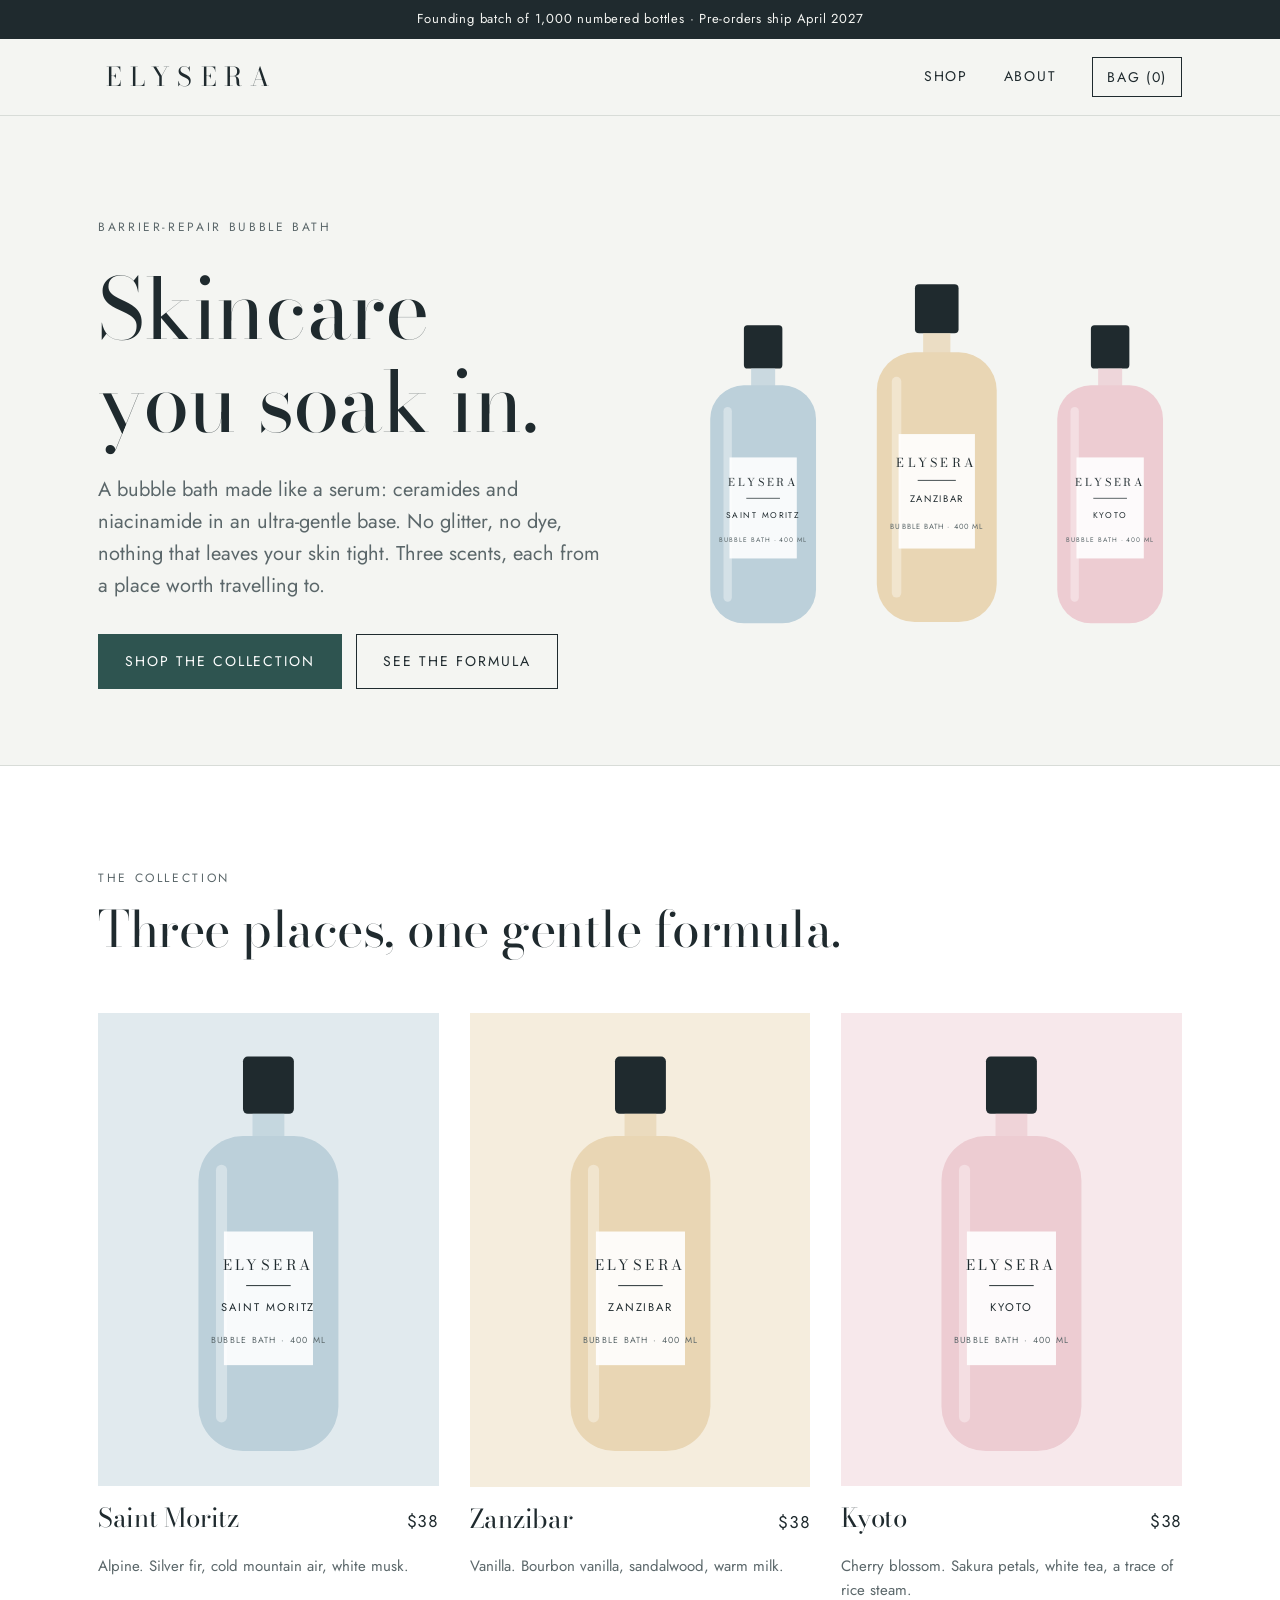
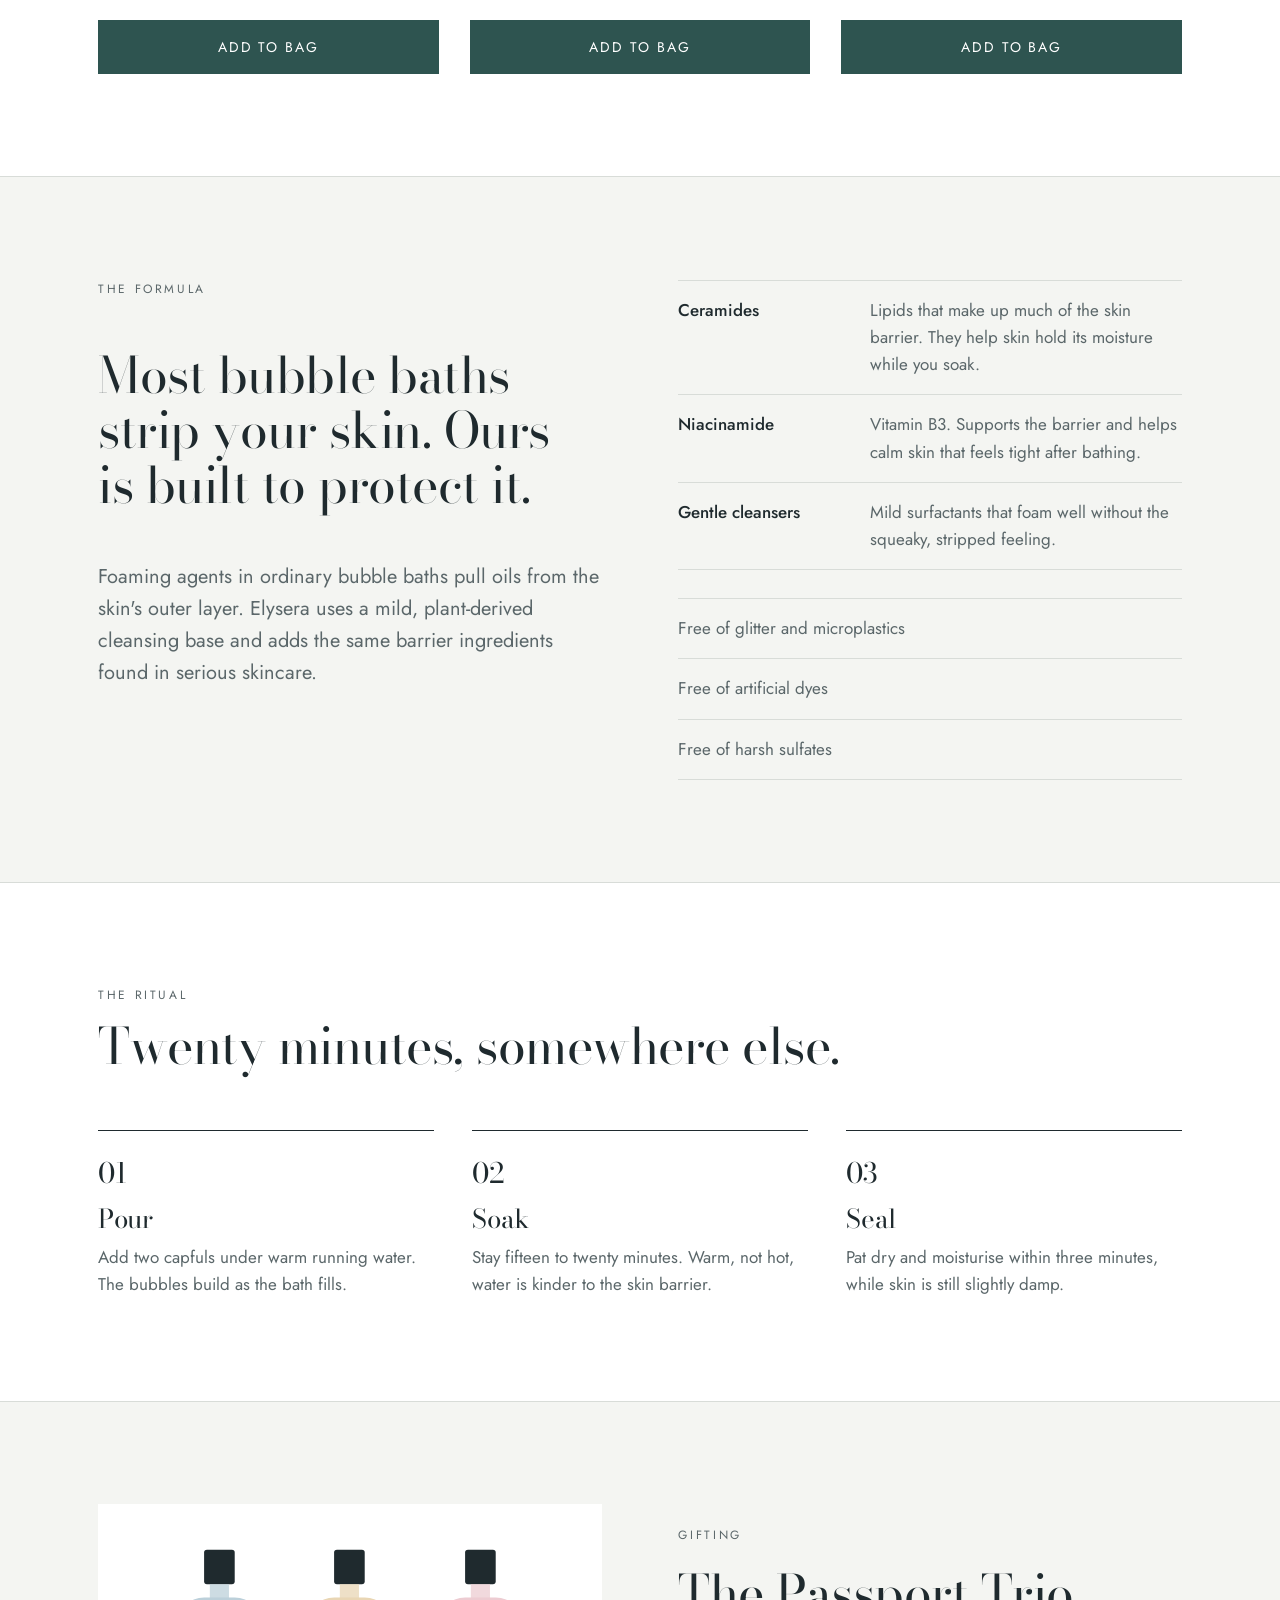
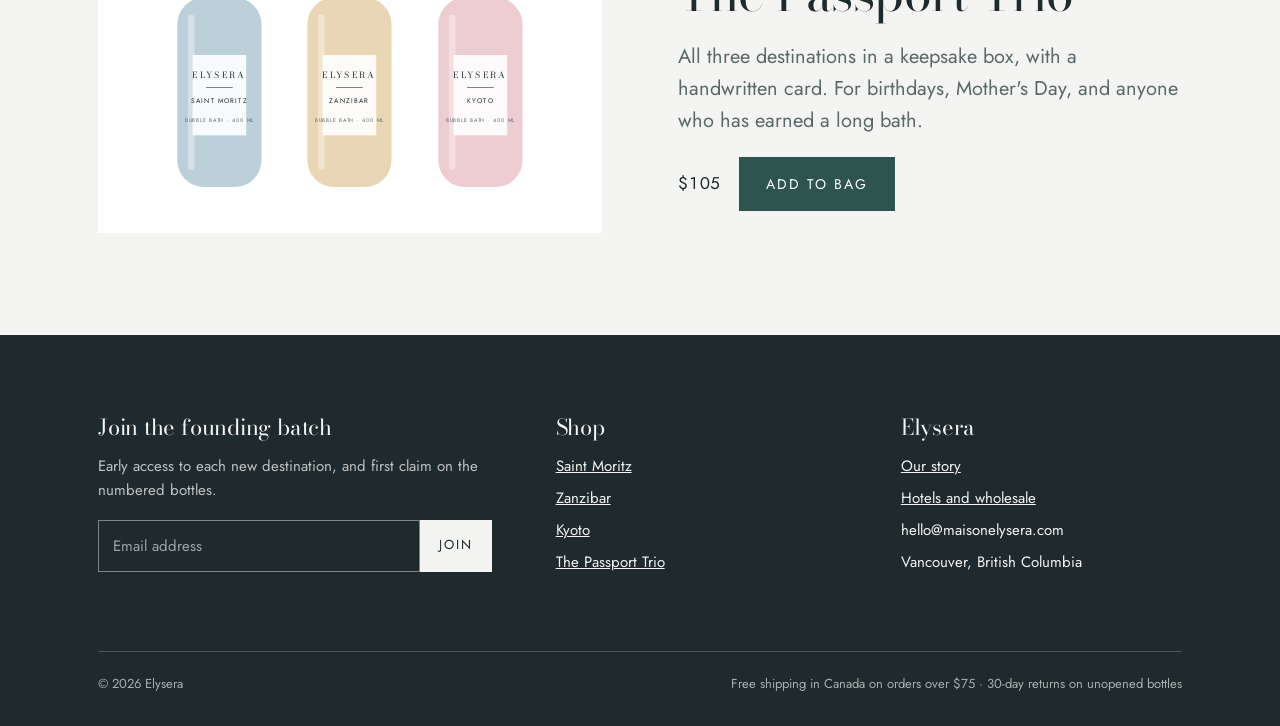
==== index.html @ 55aa15ce "Add Elysera website: home, shop, about, bag, Supabase waitlist Co-Authored-By: Claude Opus 5.5 <nore" ====
<!DOCTYPE html>
<html lang="en">
<head>
<meta charset="utf-8">
<meta name="viewport" content="width=device-width, initial-scale=1">
<title>Elysera Bubble Bath</title>
<meta name="description" content="Elysera is a barrier-repair bubble bath made with ceramides and niacinamide. No glitter, no dye. Three scents inspired by Saint Moritz, Zanzibar and Kyoto.">
<link rel="preconnect" href="https://fonts.googleapis.com">
<link rel="preconnect" href="https://fonts.gstatic.com" crossorigin>
<link rel="stylesheet" href="https://fonts.googleapis.com/css2?family=Bodoni+Moda:opsz,wght@6..96,400;6..96,500&amp;family=Jost:wght@400;500&amp;display=swap">
<link rel="stylesheet" href="assets/site.css">
</head>
<body>

<div class="notice">Founding batch of 1,000 numbered bottles · Pre-orders ship April 2027</div>

<header class="site-header">
  <div class="wrap">
    <a class="wordmark" href="index.html">ELYSERA</a>
    <nav class="nav" aria-label="Main">
      <a href="shop.html">Shop</a>
      <a href="about.html">About</a>
      <button type="button" class="bag snipcart-checkout">Bag (<span class="snipcart-items-count">0</span>)</button>
    </nav>
  </div>
</header>

<main>
  <section class="hero">
    <div class="wrap">
      <div class="hero-copy">
        <p class="eyebrow">Barrier-repair bubble bath</p>
        <h1>Skincare you soak in.</h1>
        <p class="lede">A bubble bath made like a serum: ceramides and niacinamide in an ultra-gentle base. No glitter, no dye, nothing that leaves your skin tight. Three scents, each from a place worth travelling to.</p>
        <div class="actions">
          <a class="btn" href="shop.html">Shop the collection</a>
          <a class="btn ghost" href="#formula">See the formula</a>
        </div>
      </div>
      <div class="hero-art" aria-hidden="true">
        <div class="bottle" data-bottle="alpine" data-name="Saint Moritz"></div>
        <div class="bottle" data-bottle="vanilla" data-name="Zanzibar"></div>
        <div class="bottle" data-bottle="blossom" data-name="Kyoto"></div>
      </div>
    </div>
  </section>

  <section class="section paper" id="collection">
    <div class="wrap">
      <div class="section-head">
        <p class="eyebrow">The collection</p>
        <h2>Three places, one gentle formula.</h2>
      </div>
      <div class="grid-3">
        <article class="card">
          <a class="art alpine" href="shop.html#saint-moritz" data-bottle="alpine" data-name="Saint Moritz" aria-label="Saint Moritz details"></a>
          <div class="card-meta"><h3>Saint Moritz</h3><span class="price">$38</span></div>
          <p class="notes">Alpine. Silver fir, cold mountain air, white musk.</p>
          <button type="button" class="btn snipcart-add-item"
            data-item-id="saint-moritz-400"
            data-item-name="Saint Moritz Bubble Bath, 400 ml"
            data-item-price="38.00"
            data-item-url="/shop.html"
            data-item-description="Alpine barrier-repair bubble bath. Pre-order, ships April 2027.">Add to bag</button>
        </article>
        <article class="card">
          <a class="art vanilla" href="shop.html#zanzibar" data-bottle="vanilla" data-name="Zanzibar" aria-label="Zanzibar details"></a>
          <div class="card-meta"><h3>Zanzibar</h3><span class="price">$38</span></div>
          <p class="notes">Vanilla. Bourbon vanilla, sandalwood, warm milk.</p>
          <button type="button" class="btn snipcart-add-item"
            data-item-id="zanzibar-400"
            data-item-name="Zanzibar Bubble Bath, 400 ml"
            data-item-price="38.00"
            data-item-url="/shop.html"
            data-item-description="Vanilla barrier-repair bubble bath. Pre-order, ships April 2027.">Add to bag</button>
        </article>
        <article class="card">
          <a class="art blossom" href="shop.html#kyoto" data-bottle="blossom" data-name="Kyoto" aria-label="Kyoto details"></a>
          <div class="card-meta"><h3>Kyoto</h3><span class="price">$38</span></div>
          <p class="notes">Cherry blossom. Sakura petals, white tea, a trace of rice steam.</p>
          <button type="button" class="btn snipcart-add-item"
            data-item-id="kyoto-400"
            data-item-name="Kyoto Bubble Bath, 400 ml"
            data-item-price="38.00"
            data-item-url="/shop.html"
            data-item-description="Cherry blossom barrier-repair bubble bath. Pre-order, ships April 2027.">Add to bag</button>
        </article>
      </div>
    </div>
  </section>

  <section class="section" id="formula">
    <div class="wrap split">
      <div class="section-head">
        <p class="eyebrow">The formula</p>
        <h2>Most bubble baths strip your skin. Ours is built to protect it.</h2>
        <p class="lede">Foaming agents in ordinary bubble baths pull oils from the skin's outer layer. Elysera uses a mild, plant-derived cleansing base and adds the same barrier ingredients found in serious skincare.</p>
      </div>
      <div>
        <ul class="list">
          <li><b>Ceramides</b><span>Lipids that make up much of the skin barrier. They help skin hold its moisture while you soak.</span></li>
          <li><b>Niacinamide</b><span>Vitamin B3. Supports the barrier and helps calm skin that feels tight after bathing.</span></li>
          <li><b>Gentle cleansers</b><span>Mild surfactants that foam well without the squeaky, stripped feeling.</span></li>
        </ul>
        <ul class="list without" style="margin-top:28px">
          <li><span>glitter and microplastics</span></li>
          <li><span>artificial dyes</span></li>
          <li><span>harsh sulfates</span></li>
        </ul>
      </div>
    </div>
  </section>

  <section class="section paper">
    <div class="wrap">
      <div class="section-head">
        <p class="eyebrow">The ritual</p>
        <h2>Twenty minutes, somewhere else.</h2>
      </div>
      <ol class="steps">
        <li><h3>Pour</h3><p>Add two capfuls under warm running water. The bubbles build as the bath fills.</p></li>
        <li><h3>Soak</h3><p>Stay fifteen to twenty minutes. Warm, not hot, water is kinder to the skin barrier.</p></li>
        <li><h3>Seal</h3><p>Pat dry and moisturise within three minutes, while skin is still slightly damp.</p></li>
      </ol>
    </div>
  </section>

  <section class="section gift">
    <div class="wrap">
      <div class="gift-art" data-bottle="trio" aria-hidden="true"></div>
      <div class="gift-copy">
        <p class="eyebrow">Gifting</p>
        <h2>The Passport Trio</h2>
        <p class="lede">All three destinations in a keepsake box, with a handwritten card. For birthdays, Mother's Day, and anyone who has earned a long bath.</p>
        <div class="buy">
          <span class="price">$105</span>
          <button type="button" class="btn snipcart-add-item"
            data-item-id="passport-trio"
            data-item-name="The Passport Trio, 3 × 400 ml"
            data-item-price="105.00"
            data-item-url="/shop.html"
            data-item-description="Saint Moritz, Zanzibar and Kyoto in a gift box. Pre-order, ships April 2027.">Add to bag</button>
        </div>
      </div>
    </div>
  </section>
</main>

<footer class="site-footer">
  <div class="wrap">
    <div class="foot-grid">
      <div>
        <h3>Join the founding batch</h3>
        <p>Early access to each new destination, and first claim on the numbered bottles.</p>
        <form class="signup" data-signup>
          <label for="email-home">Email address</label>
          <input id="email-home" type="email" name="email" placeholder="Email address" autocomplete="email">
          <button type="submit">Join</button>
        </form>
        <p class="signup-note" aria-live="polite"></p>
      </div>
      <div>
        <h3>Shop</h3>
        <ul>
          <li><a href="shop.html#saint-moritz">Saint Moritz</a></li>
          <li><a href="shop.html#zanzibar">Zanzibar</a></li>
          <li><a href="shop.html#kyoto">Kyoto</a></li>
          <li><a href="shop.html#passport-trio">The Passport Trio</a></li>
        </ul>
      </div>
      <div>
        <h3>Elysera</h3>
        <ul>
          <li><a href="about.html">Our story</a></li>
          <li><a href="about.html#hotels">Hotels and wholesale</a></li>
          <li>hello@maisonelysera.com</li>
          <li>Vancouver, British Columbia</li>
        </ul>
      </div>
    </div>
    <div class="legal"><span>© 2026 Elysera</span><span>Free shipping in Canada on orders over $75 · 30-day returns on unopened bottles</span></div>
  </div>
</footer>
<script src="assets/site.js"></script>
</body>
</html>
---- assets/site.css ----
/* Elysera — maisonelysera.com
   Layout idea: porcelain ground, editorial left-aligned columns, thin rules,
   each scent carries its own tone so the destination reads before the copy. */
:root {
  --ground: #F4F5F2;
  --paper: #FFFFFF;
  --ink: #1F2A2E;
  --muted: #5B676A;
  --rule: #D8DCD8;
  --accent: #2E5450;
  --accent-ink: #FFFFFF;

  --tone-alpine: #BCD0DA;
  --tone-vanilla: #E9D6B4;
  --tone-blossom: #EDCCD2;

  --display: "Bodoni Moda", Didot, "Bodoni 72", "Times New Roman", serif;
  --body: "Jost", "Helvetica Neue", Arial, sans-serif;

  --wrap: 1180px;
  --gutter: clamp(16px, 4vw, 48px);
  color-scheme: light;
}

*, *::before, *::after { box-sizing: border-box; }
html { -webkit-text-size-adjust: 100%; }
body {
  margin: 0;
  background: var(--ground);
  color: var(--ink);
  font-family: var(--body);
  font-size: 17px;
  line-height: 1.6;
  font-weight: 400;
}
img, svg { max-width: 100%; display: block; }
a { color: inherit; }
a:focus-visible, button:focus-visible, input:focus-visible, select:focus-visible {
  outline: 2px solid var(--accent);
  outline-offset: 3px;
}
h1, h2, h3 {
  font-family: var(--display);
  font-weight: 400;
  line-height: 1.1;
  margin: 0;
  text-wrap: balance;
  letter-spacing: -0.01em;
}
h1 { font-size: clamp(44px, 7vw, 84px); }
h2 { font-size: clamp(32px, 4.4vw, 50px); }
h3 { font-size: 26px; }
p { margin: 0; max-width: 62ch; }
.wrap { max-width: var(--wrap); margin: 0 auto; padding: 0 var(--gutter); }
.eyebrow {
  font-size: 12px;
  letter-spacing: 0.22em;
  text-transform: uppercase;
  color: var(--muted);
}
.lede { font-size: 20px; color: var(--muted); }

/* Announcement + header */
.notice {
  background: var(--ink);
  color: var(--ground);
  font-size: 13px;
  letter-spacing: 0.06em;
  text-align: center;
  padding: 9px var(--gutter);
}
.site-header { border-bottom: 1px solid var(--rule); background: var(--ground); position: sticky; top: 0; z-index: 20; }
.site-header .wrap { display: flex; align-items: center; justify-content: space-between; gap: 24px; min-height: 76px; }
.wordmark {
  font-family: var(--display);
  font-size: 26px;
  letter-spacing: 0.32em;
  text-decoration: none;
  padding-left: 0.32em;
}
.nav { display: flex; align-items: center; gap: clamp(14px, 3vw, 36px); font-size: 14px; letter-spacing: 0.12em; text-transform: uppercase; }
.nav a { text-decoration: none; padding: 6px 0; border-bottom: 1px solid transparent; }
.nav a:hover, .nav a[aria-current="page"] { border-bottom-color: var(--ink); }
.bag {
  font: inherit;
  letter-spacing: inherit;
  text-transform: inherit;
  background: none;
  border: 1px solid var(--ink);
  color: var(--ink);
  padding: 8px 14px;
  cursor: pointer;
}
.bag:hover { background: var(--ink); color: var(--ground); }

/* Buttons */
.btn {
  display: inline-flex;
  align-items: center;
  justify-content: center;
  gap: 10px;
  font: inherit;
  font-size: 14px;
  letter-spacing: 0.14em;
  text-transform: uppercase;
  text-decoration: none;
  padding: 15px 26px;
  border: 1px solid var(--accent);
  background: var(--accent);
  color: var(--accent-ink);
  cursor: pointer;
  transition: background-color .2s ease, color .2s ease;
}
.btn:hover { background: transparent; color: var(--accent); }
.btn.ghost { background: transparent; color: var(--ink); border-color: var(--ink); }
.btn.ghost:hover { background: var(--ink); color: var(--ground); }
.btn.added { background: var(--ink); border-color: var(--ink); color: var(--ground); }

/* Hero */
.hero { padding: clamp(48px, 8vw, 104px) 0 clamp(40px, 6vw, 80px); }
.hero .wrap { display: grid; grid-template-columns: 1.05fr 1fr; gap: clamp(32px, 6vw, 80px); align-items: center; }
.hero-copy { display: grid; gap: 26px; }
.hero-copy .actions { display: flex; flex-wrap: wrap; gap: 14px; margin-top: 6px; }
.hero-art { display: flex; justify-content: center; align-items: flex-end; gap: 4%; }
.hero-art .bottle { width: 30%; }
.hero-art .bottle:nth-child(2) { width: 34%; }

/* Sections */
.section { padding: clamp(56px, 8vw, 104px) 0; border-top: 1px solid var(--rule); }
.section-head { display: grid; gap: 14px; margin-bottom: clamp(32px, 5vw, 56px); }
.section.paper { background: var(--paper); }

/* Product cards */
.grid-3 { display: grid; grid-template-columns: repeat(3, 1fr); gap: clamp(16px, 2.4vw, 32px); }
.card { display: grid; gap: 18px; grid-template-rows: auto auto 1fr auto; }
.card .art { padding: 34px 22% 26px; display: flex; justify-content: center; }
.card .art.alpine { background: color-mix(in srgb, var(--tone-alpine) 45%, var(--paper)); }
.card .art.vanilla { background: color-mix(in srgb, var(--tone-vanilla) 45%, var(--paper)); }
.card .art.blossom { background: color-mix(in srgb, var(--tone-blossom) 45%, var(--paper)); }
.card-meta { display: flex; justify-content: space-between; align-items: baseline; gap: 12px; }
.price { font-variant-numeric: tabular-nums; letter-spacing: 0.04em; }
.notes { font-size: 15px; color: var(--muted); }
.card .btn { width: 100%; align-self: end; }

/* Formula */
.split { display: grid; grid-template-columns: 1fr 1fr; gap: clamp(32px, 6vw, 80px); }
.list { list-style: none; margin: 0; padding: 0; display: grid; }
.list li { padding: 16px 0; border-bottom: 1px solid var(--rule); display: grid; grid-template-columns: 11rem 1fr; gap: 16px; }
.list li:first-child { border-top: 1px solid var(--rule); }
.list b { font-weight: 500; }
.list span { color: var(--muted); }
.without li { grid-template-columns: 1fr; }
.without li span::before { content: "Free of "; }

/* Ritual */
.steps { list-style: none; margin: 0; padding: 0; display: grid; grid-template-columns: repeat(3, 1fr); gap: clamp(20px, 3vw, 40px); counter-reset: step; }
.steps li { display: grid; gap: 10px; padding-top: 20px; border-top: 1px solid var(--ink); counter-increment: step; }
.steps li::before { content: "0" counter(step); font-family: var(--display); font-size: 28px; }
.steps p { color: var(--muted); }

/* Gift band */
.gift .wrap { display: grid; grid-template-columns: 1fr 1fr; gap: clamp(32px, 6vw, 80px); align-items: center; }
.gift-art { background: var(--paper); padding: 40px 12%; }
.trio { display: flex; align-items: flex-end; justify-content: center; gap: 4%; }
.trio svg { width: 30%; }
.gift-copy { display: grid; gap: 20px; justify-items: start; }

/* Shop page */
.product { display: grid; grid-template-columns: 1fr 1fr; gap: clamp(32px, 6vw, 80px); align-items: center; padding: clamp(48px, 7vw, 88px) 0; border-top: 1px solid var(--rule); scroll-margin-top: 90px; }
.product:first-of-type { border-top: 0; }
.product .art { padding: 56px 26%; display: flex; justify-content: center; }
.product .art.alpine { background: color-mix(in srgb, var(--tone-alpine) 45%, var(--paper)); }
.product .art.vanilla { background: color-mix(in srgb, var(--tone-vanilla) 45%, var(--paper)); }
.product .art.blossom { background: color-mix(in srgb, var(--tone-blossom) 45%, var(--paper)); }
.product .art.trio-bg { background: var(--paper); padding: 56px 12%; }
.product-copy { display: grid; gap: 22px; justify-items: start; }
.specs { width: 100%; border-collapse: collapse; font-size: 15px; }
.specs th, .specs td { text-align: left; padding: 11px 0; border-bottom: 1px solid var(--rule); vertical-align: top; }
.specs th { font-weight: 500; width: 9rem; }
.specs td { color: var(--muted); }
.buy { display: flex; flex-wrap: wrap; align-items: center; gap: 18px; }
.ship-note { font-size: 14px; color: var(--muted); }
.jump { display: flex; flex-wrap: wrap; gap: 10px 26px; font-size: 14px; letter-spacing: 0.12em; text-transform: uppercase; }
.jump a { text-decoration: none; border-bottom: 1px solid var(--rule); padding-bottom: 3px; }
.jump a:hover { border-bottom-color: var(--ink); }

/* About */
.story { display: grid; grid-template-columns: 0.8fr 1.2fr; gap: clamp(32px, 6vw, 80px); }
.story .body { display: grid; gap: 20px; }
.pledges { display: grid; grid-template-columns: repeat(2, 1fr); gap: 0 clamp(24px, 4vw, 56px); list-style: none; padding: 0; margin: 0; }
.pledges li { padding: 18px 0; border-top: 1px solid var(--rule); display: grid; gap: 6px; }
.pledges b { font-weight: 500; }
.pledges span { color: var(--muted); font-size: 15px; }
.contact-card { background: var(--paper); padding: clamp(28px, 4vw, 48px); display: grid; gap: 14px; justify-items: start; }

/* Footer */
.site-footer { background: var(--ink); color: var(--ground); padding: clamp(48px, 7vw, 80px) 0 32px; }
.site-footer a { color: var(--ground); }
.foot-grid { display: grid; grid-template-columns: 1.4fr 1fr 1fr; gap: clamp(28px, 5vw, 64px); }
.foot-grid h3 { font-size: 22px; margin-bottom: 14px; }
.foot-grid ul { list-style: none; margin: 0; padding: 0; display: grid; gap: 8px; font-size: 15px; }
.foot-grid p { font-size: 15px; color: color-mix(in srgb, var(--ground) 75%, var(--ink)); }
.signup { display: flex; gap: 0; margin-top: 18px; max-width: 420px; }
.signup label { position: absolute; width: 1px; height: 1px; overflow: hidden; clip: rect(0 0 0 0); }
.signup input {
  flex: 1;
  min-width: 0;
  font: inherit;
  font-size: 15px;
  padding: 13px 14px;
  border: 1px solid color-mix(in srgb, var(--ground) 45%, var(--ink));
  background: transparent;
  color: var(--ground);
}
.signup input::placeholder { color: color-mix(in srgb, var(--ground) 60%, var(--ink)); }
.signup button { font: inherit; font-size: 13px; letter-spacing: 0.14em; text-transform: uppercase; padding: 0 18px; border: 1px solid var(--ground); background: var(--ground); color: var(--ink); cursor: pointer; }
.signup-note { margin-top: 10px; font-size: 14px; min-height: 1.4em; }
.legal { margin-top: 48px; padding-top: 22px; border-top: 1px solid color-mix(in srgb, var(--ground) 20%, var(--ink)); font-size: 13px; display: flex; flex-wrap: wrap; justify-content: space-between; gap: 12px; color: color-mix(in srgb, var(--ground) 65%, var(--ink)); }

/* Preview bag drawer (used only when Snipcart is not installed) */
.drawer-scrim { position: fixed; inset: 0; background: rgba(31, 42, 46, .35); z-index: 40; }
.drawer {
  position: fixed; top: 0; right: 0; bottom: 0; width: min(420px, 100%);
  background: var(--paper); z-index: 41; display: grid; grid-template-rows: auto 1fr auto;
  box-shadow: -12px 0 40px rgba(31, 42, 46, .12);
}
.drawer header, .drawer footer { padding: 22px 26px; border-bottom: 1px solid var(--rule); }
.drawer footer { border-top: 1px solid var(--rule); border-bottom: 0; display: grid; gap: 14px; }
.drawer header { display: flex; justify-content: space-between; align-items: center; }
.drawer h2 { font-size: 28px; }
.drawer .close { background: none; border: 0; font: inherit; font-size: 14px; letter-spacing: .12em; text-transform: uppercase; cursor: pointer; color: var(--ink); }
.drawer .items { overflow: auto; padding: 8px 26px; }
.drawer .item { display: grid; grid-template-columns: 1fr auto; gap: 6px 14px; padding: 18px 0; border-bottom: 1px solid var(--rule); }
.drawer .item .name { font-weight: 500; }
.drawer .qty { display: flex; align-items: center; gap: 10px; font-variant-numeric: tabular-nums; }
.drawer .qty button, .drawer .remove { background: none; border: 1px solid var(--rule); width: 30px; height: 30px; font: inherit; cursor: pointer; color: var(--ink); }
.drawer .remove { width: auto; border: 0; padding: 0; font-size: 13px; color: var(--muted); text-decoration: underline; justify-self: start; }
.drawer .total { display: flex; justify-content: space-between; font-size: 18px; font-variant-numeric: tabular-nums; }
.drawer .empty { padding: 30px 0; color: var(--muted); }
.drawer .msg { font-size: 14px; color: var(--muted); min-height: 1.4em; }

@media (max-width: 860px) {
  .hero .wrap, .split, .gift .wrap, .product, .story { grid-template-columns: 1fr; }
  .grid-3, .steps { grid-template-columns: 1fr; }
  .foot-grid { grid-template-columns: 1fr; }
  .pledges { grid-template-columns: 1fr; }
  .card .art { padding: 34px 30% 26px; }
  .hero-art { order: -1; max-width: 420px; }
}
@media (max-width: 560px) {
  .site-header .wrap { flex-wrap: wrap; justify-content: center; padding-top: 12px; padding-bottom: 12px; min-height: 0; gap: 10px; }
  .nav { gap: 16px; font-size: 13px; }
  .list li { grid-template-columns: 1fr; gap: 4px; }
  body { font-size: 16px; }
}
@media (prefers-reduced-motion: reduce) {
  * { transition: none !important; scroll-behavior: auto !important; }
}
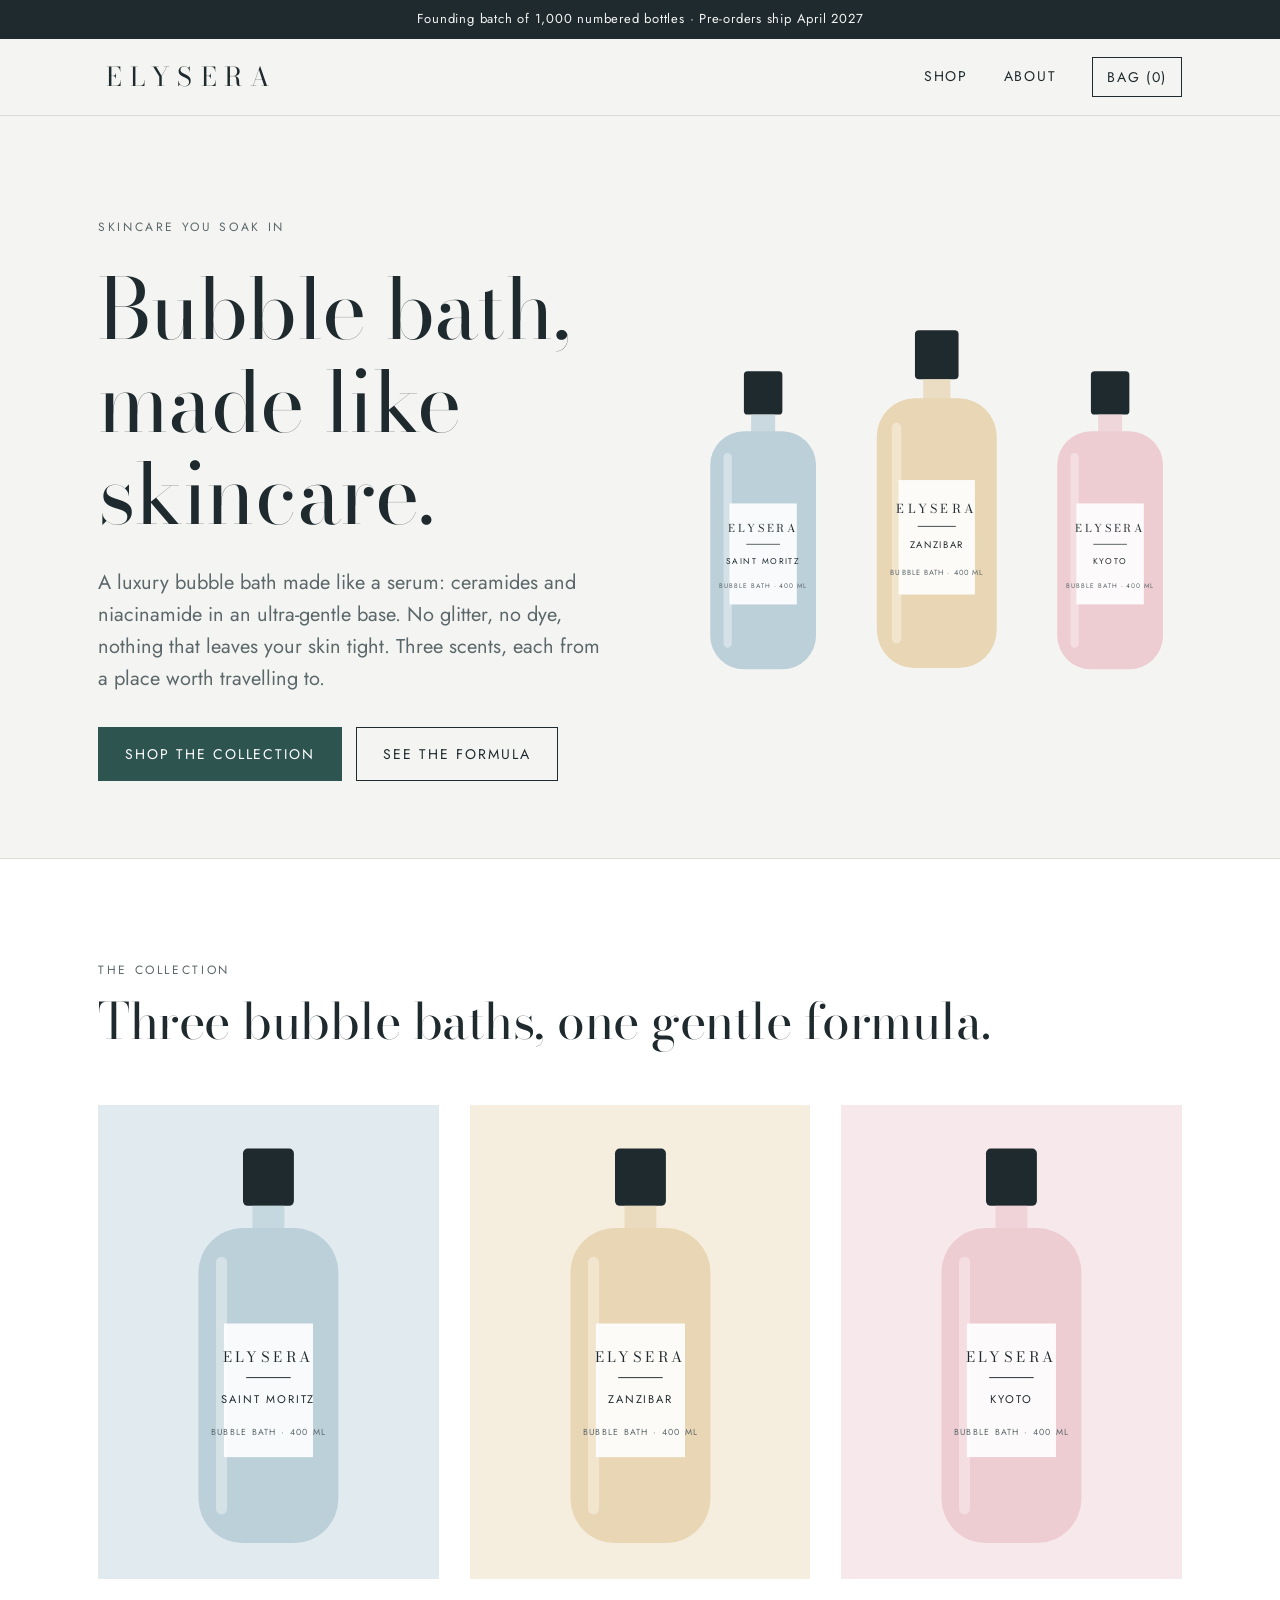
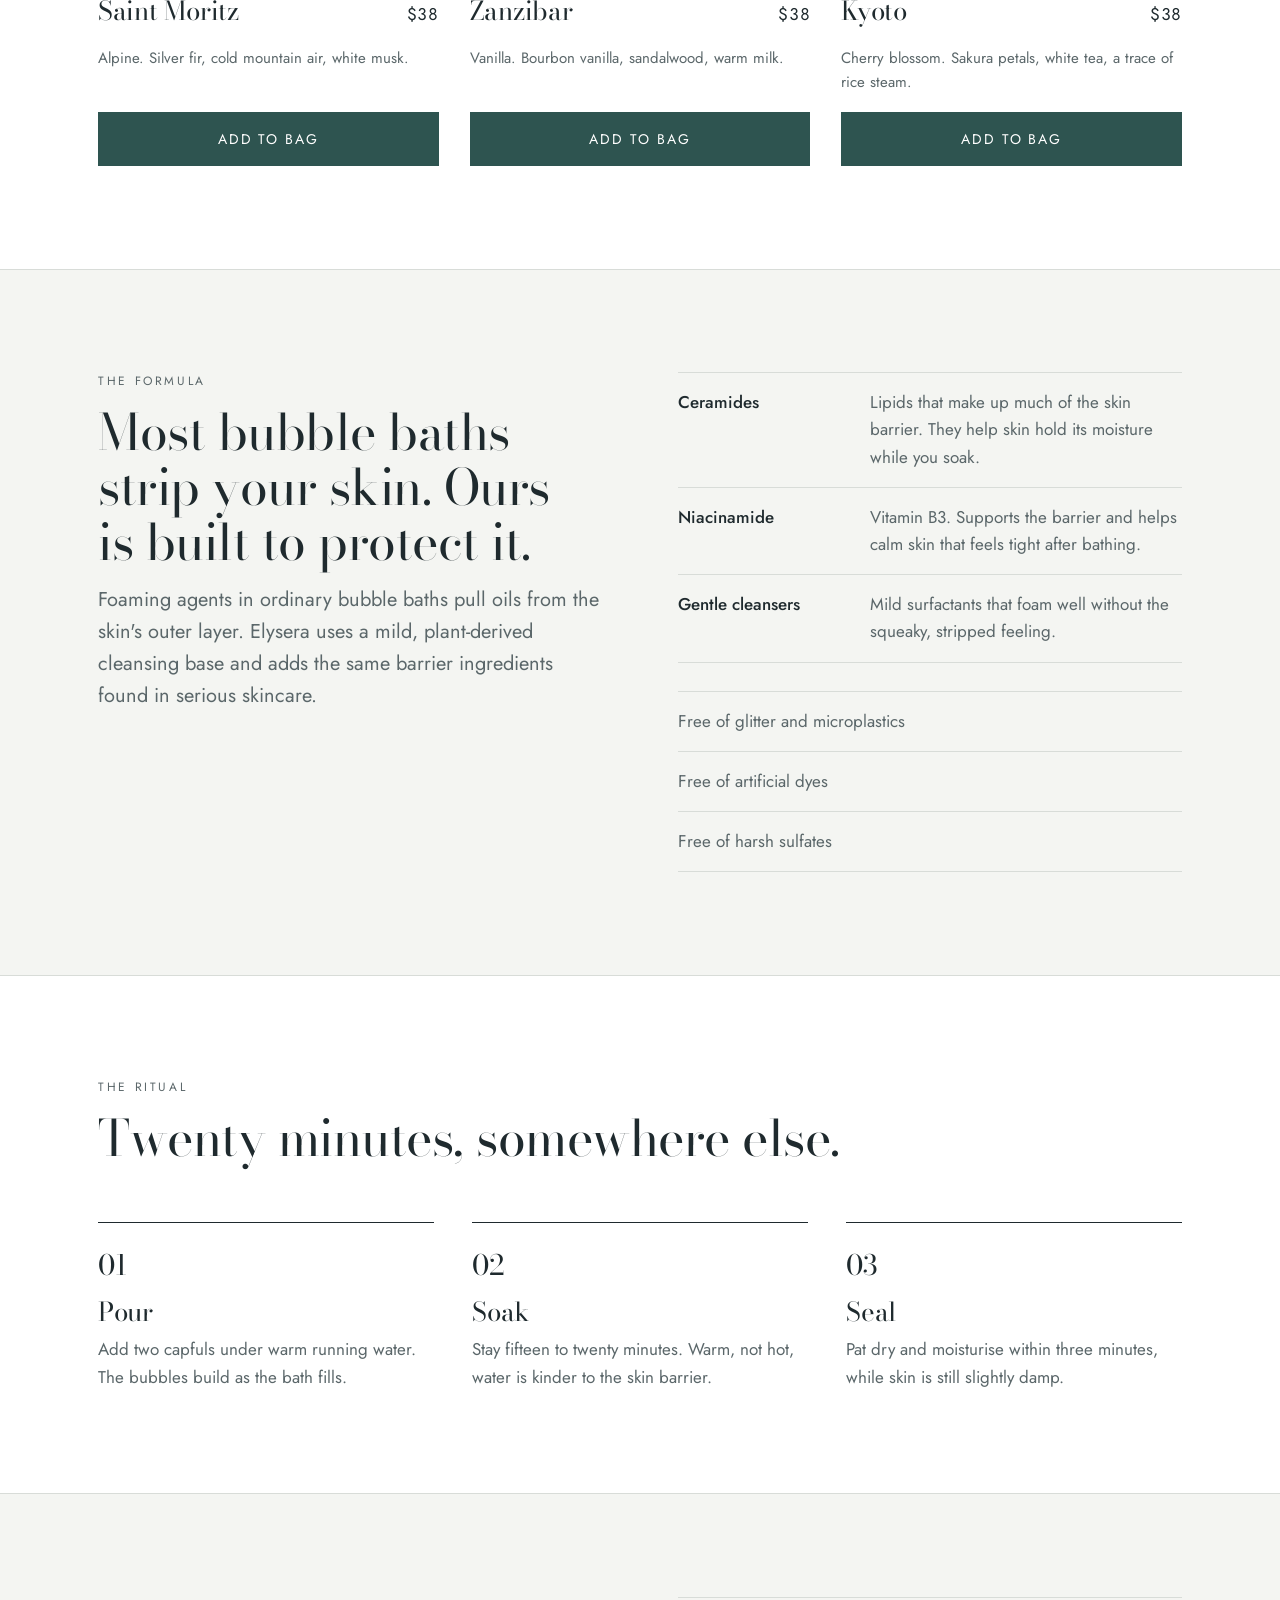
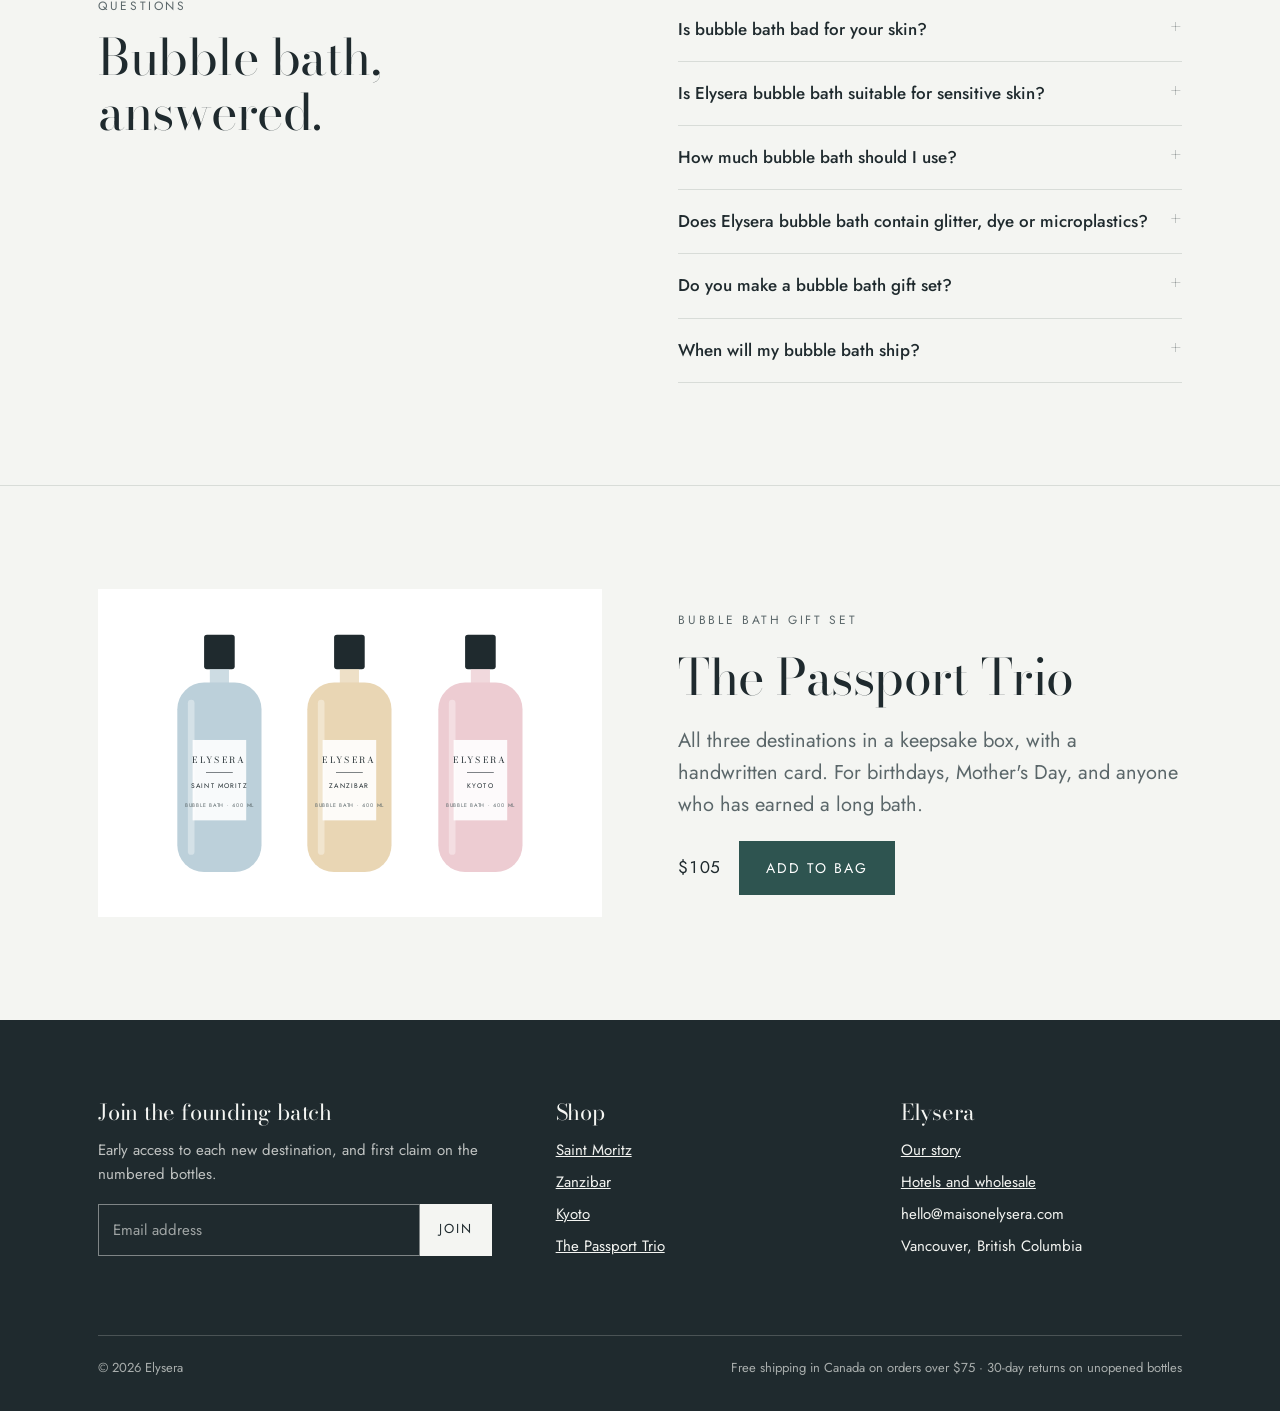
==== commit e1b631e8: "SEO: bubble bath keyword titles and headings, FAQ, structured data, sitemap, robots, share image, cl" ====
--- a/index.html
+++ b/index.html
@@ -1,14 +1,35 @@
 <!DOCTYPE html>
-<html lang="en">
+<html lang="en-CA">
 <head>
 <meta charset="utf-8">
 <meta name="viewport" content="width=device-width, initial-scale=1">
-<title>Elysera Bubble Bath</title>
-<meta name="description" content="Elysera is a barrier-repair bubble bath made with ceramides and niacinamide. No glitter, no dye. Three scents inspired by Saint Moritz, Zanzibar and Kyoto.">
+<title>Luxury Bubble Bath with Ceramides, No Glitter | Elysera</title>
+<meta name="description" content="Elysera is a luxury bubble bath made like skincare: ceramides and niacinamide in a gentle formula with no glitter and no dye. Three scents, made in Canada.">
+<link rel="canonical" href="https://maisonelysera.com/">
+<meta name="robots" content="index, follow">
+<meta name="theme-color" content="#F4F5F2">
+<link rel="icon" href="/assets/favicon.svg" type="image/svg+xml">
+<meta property="og:type" content="website">
+<meta property="og:site_name" content="Elysera">
+<meta property="og:locale" content="en_CA">
+<meta property="og:title" content="Luxury Bubble Bath with Ceramides, No Glitter | Elysera">
+<meta property="og:description" content="Elysera is a luxury bubble bath made like skincare: ceramides and niacinamide in a gentle formula with no glitter and no dye. Three scents, made in Canada.">
+<meta property="og:url" content="https://maisonelysera.com/">
+<meta property="og:image" content="https://maisonelysera.com/assets/og-image.jpg">
+<meta property="og:image:width" content="1200">
+<meta property="og:image:height" content="630">
+<meta property="og:image:alt" content="Elysera bubble bath bottles in Saint Moritz, Zanzibar and Kyoto scents">
+<meta name="twitter:card" content="summary_large_image">
+<meta name="twitter:title" content="Luxury Bubble Bath with Ceramides, No Glitter | Elysera">
+<meta name="twitter:description" content="Elysera is a luxury bubble bath made like skincare: ceramides and niacinamide in a gentle formula with no glitter and no dye. Three scents, made in Canada.">
+<meta name="twitter:image" content="https://maisonelysera.com/assets/og-image.jpg">
 <link rel="preconnect" href="https://fonts.googleapis.com">
 <link rel="preconnect" href="https://fonts.gstatic.com" crossorigin>
 <link rel="stylesheet" href="https://fonts.googleapis.com/css2?family=Bodoni+Moda:opsz,wght@6..96,400;6..96,500&amp;family=Jost:wght@400;500&amp;display=swap">
-<link rel="stylesheet" href="assets/site.css">
+<link rel="stylesheet" href="/assets/site.css">
+<script type="application/ld+json">{"@context": "https://schema.org", "@type": "Organization", "name": "Elysera", "url": "https://maisonelysera.com/", "logo": "https://maisonelysera.com/assets/favicon.svg", "email": "hello@maisonelysera.com", "address": {"@type": "PostalAddress", "addressLocality": "Vancouver", "addressRegion": "BC", "addressCountry": "CA"}}</script>
+<script type="application/ld+json">{"@context": "https://schema.org", "@type": "WebSite", "name": "Elysera", "url": "https://maisonelysera.com/"}</script>
+<script type="application/ld+json">{"@context": "https://schema.org", "@type": "FAQPage", "mainEntity": [{"@type": "Question", "name": "Is bubble bath bad for your skin?", "acceptedAnswer": {"@type": "Answer", "text": "Many bubble baths use strong foaming agents, glitter and dyes that can leave skin feeling dry or tight after a soak. Elysera bubble bath uses mild cleansers and adds ceramides and niacinamide to help skin hold its moisture while you bathe."}}, {"@type": "Question", "name": "Is Elysera bubble bath suitable for sensitive skin?", "acceptedAnswer": {"@type": "Answer", "text": "Elysera is made without glitter, dyes or harsh sulfates, for skin that often feels dry or tight after bathing. If your skin reacts easily, check the full ingredient list and patch-test before your first bath."}}, {"@type": "Question", "name": "How much bubble bath should I use?", "acceptedAnswer": {"@type": "Answer", "text": "Pour two capfuls, about 30 ml, under warm running water. The bubbles build as the bath fills. A 400 ml bottle makes about twelve baths."}}, {"@type": "Question", "name": "Does Elysera bubble bath contain glitter, dye or microplastics?", "acceptedAnswer": {"@type": "Answer", "text": "No. Elysera bubble bath contains no glitter, no microplastics and no artificial dyes. The colour of each bath comes from the bubbles, not from additives."}}, {"@type": "Question", "name": "Do you make a bubble bath gift set?", "acceptedAnswer": {"@type": "Answer", "text": "Yes. The Passport Trio holds all three bubble baths, Saint Moritz, Zanzibar and Kyoto, in a keepsake box with a handwritten card, for $105 CAD."}}, {"@type": "Question", "name": "When will my bubble bath ship?", "acceptedAnswer": {"@type": "Answer", "text": "The founding batch of 1,000 numbered bottles ships from Vancouver, British Columbia, in April 2027."}}]}</script>
 </head>
 <body>
 
@@ -16,10 +37,10 @@
 
 <header class="site-header">
   <div class="wrap">
-    <a class="wordmark" href="index.html">ELYSERA</a>
+    <a class="wordmark" href="/">ELYSERA</a>
     <nav class="nav" aria-label="Main">
-      <a href="shop.html">Shop</a>
-      <a href="about.html">About</a>
+      <a href="/shop">Shop</a>
+      <a href="/about">About</a>
       <button type="button" class="bag snipcart-checkout">Bag (<span class="snipcart-items-count">0</span>)</button>
     </nav>
   </div>
@@ -29,11 +50,11 @@
   <section class="hero">
     <div class="wrap">
       <div class="hero-copy">
-        <p class="eyebrow">Barrier-repair bubble bath</p>
-        <h1>Skincare you soak in.</h1>
-        <p class="lede">A bubble bath made like a serum: ceramides and niacinamide in an ultra-gentle base. No glitter, no dye, nothing that leaves your skin tight. Three scents, each from a place worth travelling to.</p>
+        <p class="eyebrow">Skincare you soak in</p>
+        <h1>Bubble bath, made like skincare.</h1>
+        <p class="lede">A luxury bubble bath made like a serum: ceramides and niacinamide in an ultra-gentle base. No glitter, no dye, nothing that leaves your skin tight. Three scents, each from a place worth travelling to.</p>
         <div class="actions">
-          <a class="btn" href="shop.html">Shop the collection</a>
+          <a class="btn" href="/shop">Shop the collection</a>
           <a class="btn ghost" href="#formula">See the formula</a>
         </div>
       </div>
@@ -49,40 +70,40 @@
     <div class="wrap">
       <div class="section-head">
         <p class="eyebrow">The collection</p>
-        <h2>Three places, one gentle formula.</h2>
+        <h2>Three bubble baths, one gentle formula.</h2>
       </div>
       <div class="grid-3">
         <article class="card">
-          <a class="art alpine" href="shop.html#saint-moritz" data-bottle="alpine" data-name="Saint Moritz" aria-label="Saint Moritz details"></a>
+          <a class="art alpine" href="/shop#saint-moritz" data-bottle="alpine" data-name="Saint Moritz" aria-label="Saint Moritz details"></a>
           <div class="card-meta"><h3>Saint Moritz</h3><span class="price">$38</span></div>
           <p class="notes">Alpine. Silver fir, cold mountain air, white musk.</p>
           <button type="button" class="btn snipcart-add-item"
             data-item-id="saint-moritz-400"
             data-item-name="Saint Moritz Bubble Bath, 400 ml"
             data-item-price="38.00"
-            data-item-url="/shop.html"
+            data-item-url="/shop"
             data-item-description="Alpine barrier-repair bubble bath. Pre-order, ships April 2027.">Add to bag</button>
         </article>
         <article class="card">
-          <a class="art vanilla" href="shop.html#zanzibar" data-bottle="vanilla" data-name="Zanzibar" aria-label="Zanzibar details"></a>
+          <a class="art vanilla" href="/shop#zanzibar" data-bottle="vanilla" data-name="Zanzibar" aria-label="Zanzibar details"></a>
           <div class="card-meta"><h3>Zanzibar</h3><span class="price">$38</span></div>
           <p class="notes">Vanilla. Bourbon vanilla, sandalwood, warm milk.</p>
           <button type="button" class="btn snipcart-add-item"
             data-item-id="zanzibar-400"
             data-item-name="Zanzibar Bubble Bath, 400 ml"
             data-item-price="38.00"
-            data-item-url="/shop.html"
+            data-item-url="/shop"
             data-item-description="Vanilla barrier-repair bubble bath. Pre-order, ships April 2027.">Add to bag</button>
         </article>
         <article class="card">
-          <a class="art blossom" href="shop.html#kyoto" data-bottle="blossom" data-name="Kyoto" aria-label="Kyoto details"></a>
+          <a class="art blossom" href="/shop#kyoto" data-bottle="blossom" data-name="Kyoto" aria-label="Kyoto details"></a>
           <div class="card-meta"><h3>Kyoto</h3><span class="price">$38</span></div>
           <p class="notes">Cherry blossom. Sakura petals, white tea, a trace of rice steam.</p>
           <button type="button" class="btn snipcart-add-item"
             data-item-id="kyoto-400"
             data-item-name="Kyoto Bubble Bath, 400 ml"
             data-item-price="38.00"
-            data-item-url="/shop.html"
+            data-item-url="/shop"
             data-item-description="Cherry blossom barrier-repair bubble bath. Pre-order, ships April 2027.">Add to bag</button>
         </article>
       </div>
@@ -125,11 +146,27 @@
     </div>
   </section>
 
+  <section class="section" id="faq">
+    <div class="wrap split">
+      <div class="section-head">
+        <p class="eyebrow">Questions</p>
+        <h2>Bubble bath, answered.</h2>
+      </div>
+      <div class="faq">
+        <details><summary>Is bubble bath bad for your skin?</summary><p>Many bubble baths use strong foaming agents, glitter and dyes that can leave skin feeling dry or tight after a soak. Elysera bubble bath uses mild cleansers and adds ceramides and niacinamide to help skin hold its moisture while you bathe.</p></details>
+        <details><summary>Is Elysera bubble bath suitable for sensitive skin?</summary><p>Elysera is made without glitter, dyes or harsh sulfates, for skin that often feels dry or tight after bathing. If your skin reacts easily, check the full ingredient list and patch-test before your first bath.</p></details>
+        <details><summary>How much bubble bath should I use?</summary><p>Pour two capfuls, about 30 ml, under warm running water. The bubbles build as the bath fills. A 400 ml bottle makes about twelve baths.</p></details>
+        <details><summary>Does Elysera bubble bath contain glitter, dye or microplastics?</summary><p>No. Elysera bubble bath contains no glitter, no microplastics and no artificial dyes. The colour of each bath comes from the bubbles, not from additives.</p></details>
+        <details><summary>Do you make a bubble bath gift set?</summary><p>Yes. The Passport Trio holds all three bubble baths, Saint Moritz, Zanzibar and Kyoto, in a keepsake box with a handwritten card, for $105 CAD.</p></details>
+        <details><summary>When will my bubble bath ship?</summary><p>The founding batch of 1,000 numbered bottles ships from Vancouver, British Columbia, in April 2027.</p></details>
+      </div>
+    </div>
+  </section>
   <section class="section gift">
     <div class="wrap">
       <div class="gift-art" data-bottle="trio" aria-hidden="true"></div>
       <div class="gift-copy">
-        <p class="eyebrow">Gifting</p>
+        <p class="eyebrow">Bubble bath gift set</p>
         <h2>The Passport Trio</h2>
         <p class="lede">All three destinations in a keepsake box, with a handwritten card. For birthdays, Mother's Day, and anyone who has earned a long bath.</p>
         <div class="buy">
@@ -138,7 +175,7 @@
             data-item-id="passport-trio"
             data-item-name="The Passport Trio, 3 × 400 ml"
             data-item-price="105.00"
-            data-item-url="/shop.html"
+            data-item-url="/shop"
             data-item-description="Saint Moritz, Zanzibar and Kyoto in a gift box. Pre-order, ships April 2027.">Add to bag</button>
         </div>
       </div>
@@ -162,17 +199,17 @@
       <div>
         <h3>Shop</h3>
         <ul>
-          <li><a href="shop.html#saint-moritz">Saint Moritz</a></li>
-          <li><a href="shop.html#zanzibar">Zanzibar</a></li>
-          <li><a href="shop.html#kyoto">Kyoto</a></li>
-          <li><a href="shop.html#passport-trio">The Passport Trio</a></li>
+          <li><a href="/shop#saint-moritz">Saint Moritz</a></li>
+          <li><a href="/shop#zanzibar">Zanzibar</a></li>
+          <li><a href="/shop#kyoto">Kyoto</a></li>
+          <li><a href="/shop#passport-trio">The Passport Trio</a></li>
         </ul>
       </div>
       <div>
         <h3>Elysera</h3>
         <ul>
-          <li><a href="about.html">Our story</a></li>
-          <li><a href="about.html#hotels">Hotels and wholesale</a></li>
+          <li><a href="/about">Our story</a></li>
+          <li><a href="/about#hotels">Hotels and wholesale</a></li>
           <li>hello@maisonelysera.com</li>
           <li>Vancouver, British Columbia</li>
         </ul>
@@ -181,6 +218,6 @@
     <div class="legal"><span>© 2026 Elysera</span><span>Free shipping in Canada on orders over $75 · 30-day returns on unopened bottles</span></div>
   </div>
 </footer>
-<script src="assets/site.js"></script>
+<script src="/assets/site.js"></script>
 </body>
 </html>
--- a/assets/site.css
+++ b/assets/site.css
@@ -127,7 +127,7 @@
 
 /* Sections */
 .section { padding: clamp(56px, 8vw, 104px) 0; border-top: 1px solid var(--rule); }
-.section-head { display: grid; gap: 14px; margin-bottom: clamp(32px, 5vw, 56px); }
+.section-head { display: grid; gap: 14px; align-content: start; margin-bottom: clamp(32px, 5vw, 56px); }
 .section.paper { background: var(--paper); }
 
 /* Product cards */
@@ -256,3 +256,13 @@
 @media (prefers-reduced-motion: reduce) {
   * { transition: none !important; scroll-behavior: auto !important; }
 }
+
+/* FAQ */
+.faq { display: grid; }
+.faq details { border-top: 1px solid var(--rule); padding: 18px 0; }
+.faq details:last-child { border-bottom: 1px solid var(--rule); }
+.faq summary { cursor: pointer; font-weight: 500; list-style: none; display: flex; justify-content: space-between; gap: 16px; }
+.faq summary::-webkit-details-marker { display: none; }
+.faq summary::after { content: "+"; font-family: var(--display); font-size: 22px; line-height: 1; }
+.faq details[open] summary::after { content: "−"; }
+.faq details p { margin-top: 12px; color: var(--muted); }
